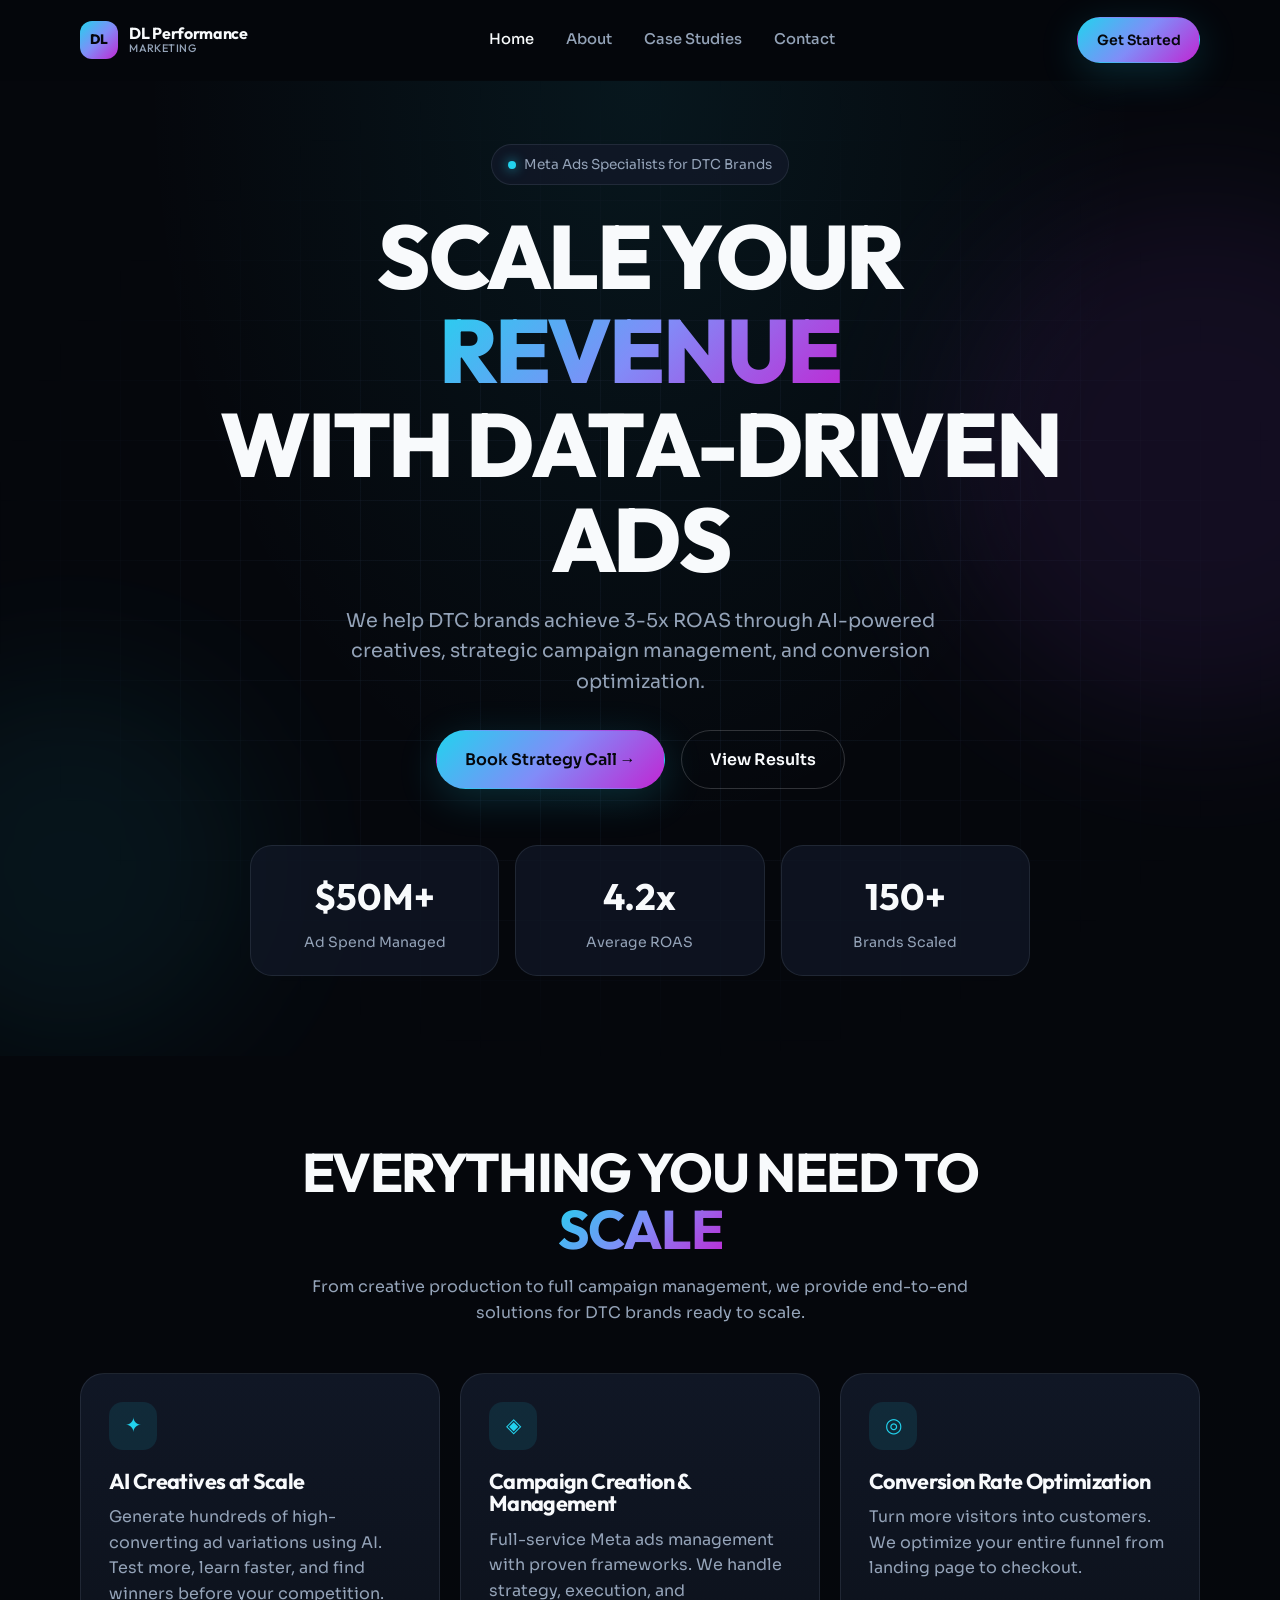
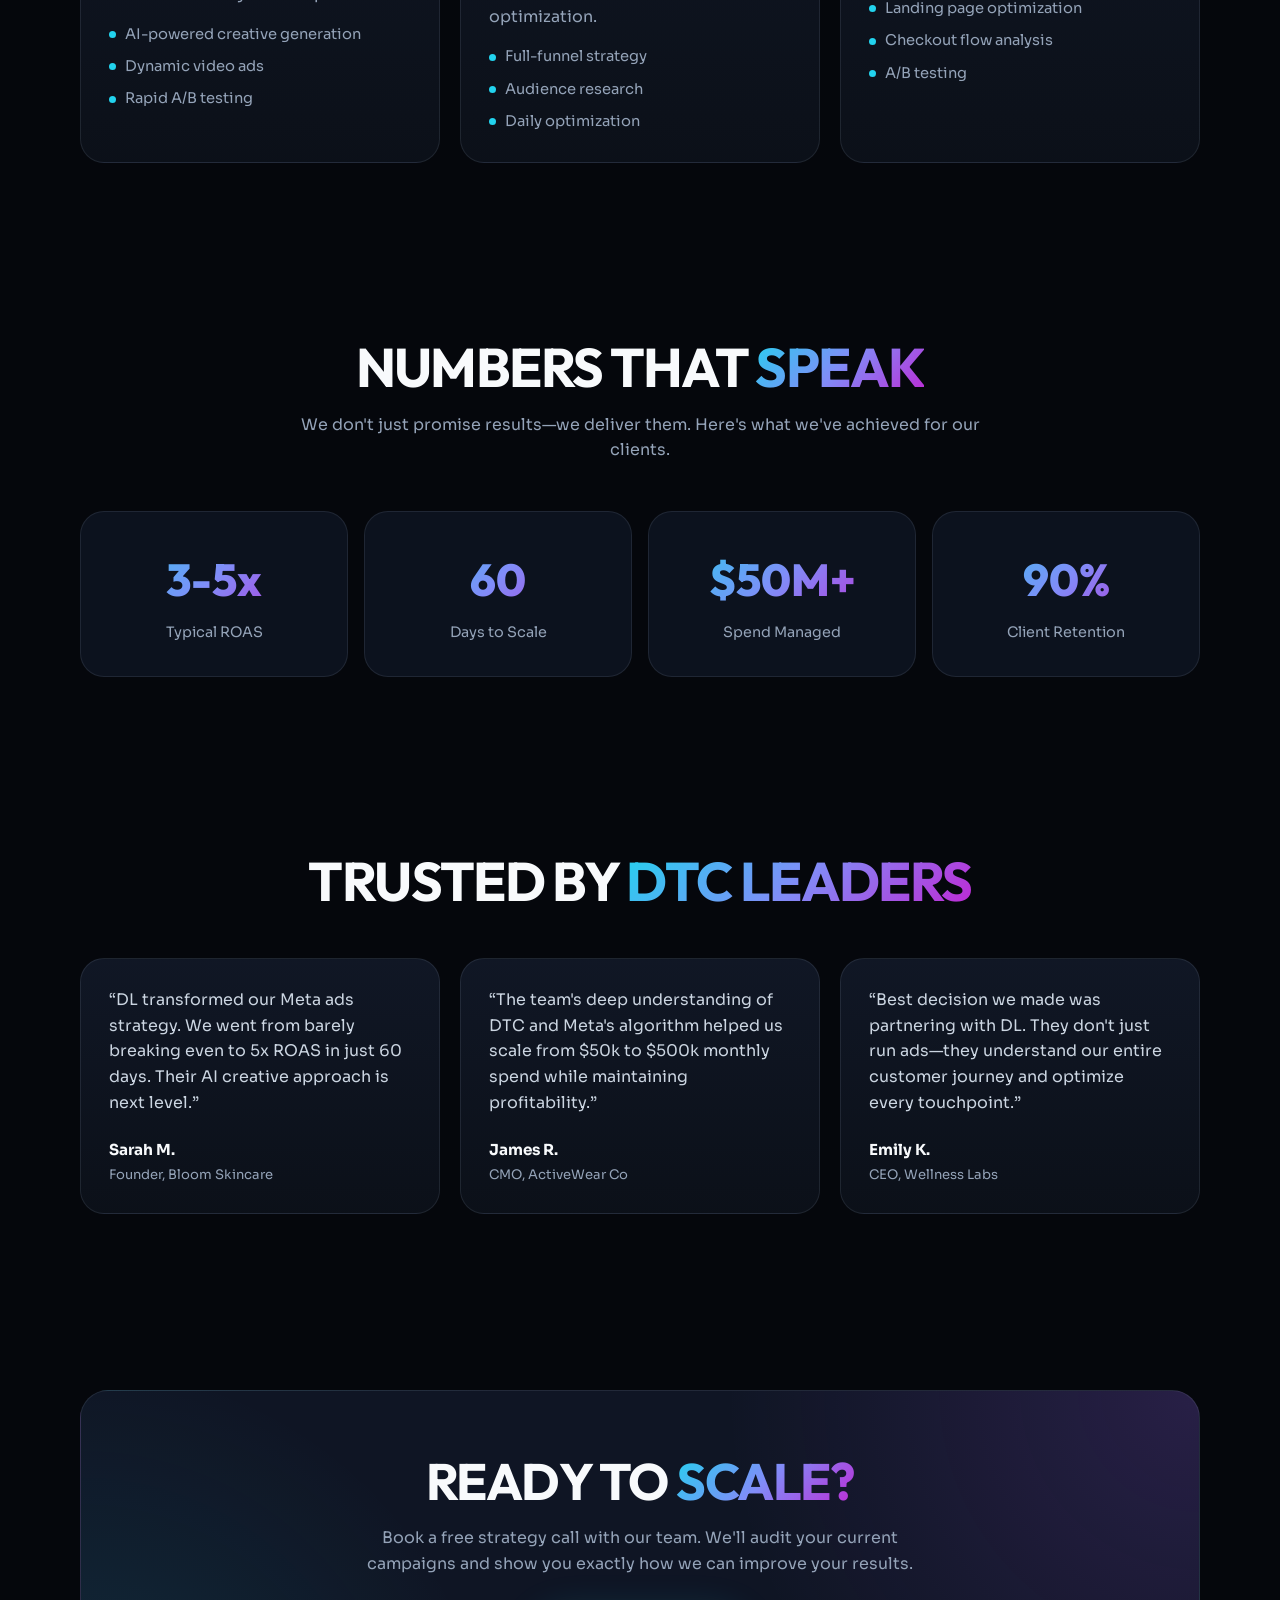
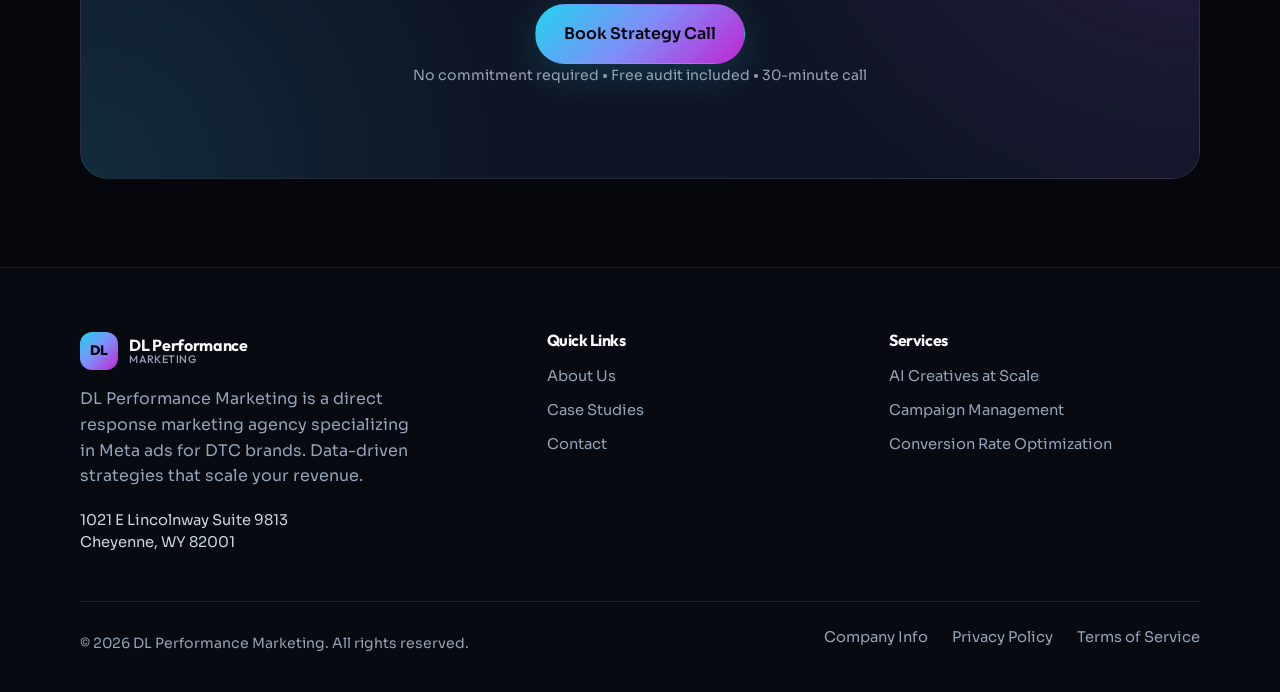
==== index.html @ b7b72baa "Launch DL Performance Marketing LLC marketing site. Static MarketX-style rebrand with Cheyenne addre" ====
<!DOCTYPE html>
<html lang="en">
<head>
  <meta charset="UTF-8" />
  <meta name="viewport" content="width=device-width, initial-scale=1.0" />
  <title>DL Performance Marketing | DTC Meta Ads Agency</title>
  <meta name="description" content="DL Performance Marketing is a direct response marketing agency specializing in Meta ads for DTC brands. AI creatives, campaign management, and CRO to scale your revenue." />
  <link rel="icon" href="/favicon.svg" type="image/svg+xml" />
  <link rel="stylesheet" href="/assets/css/styles.css" />
</head>
<body>
  <header class="site-header">
    <div class="container nav">
      <a class="logo" href="/">
        <span class="logo-mark">DL</span>
        <span class="logo-text">
          <strong>DL Performance</strong>
          <span>Marketing</span>
        </span>
      </a>
      <nav class="nav-links">
        <a class="active" href="/">Home</a>
        <a href="/about.html">About</a>
        <a href="/case-studies.html">Case Studies</a>
        <a href="/contact.html">Contact</a>
      </nav>
      <a class="btn btn-primary btn-sm nav-cta" href="/contact.html">Get Started</a>
      <button class="nav-toggle" aria-label="Open menu"><span></span></button>
    </div>
  </header>

  <main>
    <section class="hero">
      <div class="hero-bg"></div>
      <div class="orb orb-1"></div>
      <div class="orb orb-2"></div>
      <div class="container hero-content">
        <div class="eyebrow"><span class="eyebrow-dot"></span> Meta Ads Specialists for DTC Brands</div>
        <h1>Scale Your <span class="gradient-text">Revenue</span><br />With Data-Driven Ads</h1>
        <p class="lead">We help DTC brands achieve 3-5x ROAS through AI-powered creatives, strategic campaign management, and conversion optimization.</p>
        <div class="hero-actions">
          <a class="btn btn-primary btn-lg" href="/contact.html">Book Strategy Call →</a>
          <a class="btn btn-outline btn-lg" href="/case-studies.html">View Results</a>
        </div>
        <div class="stats">
          <div class="stat-card">
            <div class="value">$50M+</div>
            <div class="label">Ad Spend Managed</div>
          </div>
          <div class="stat-card">
            <div class="value">4.2x</div>
            <div class="label">Average ROAS</div>
          </div>
          <div class="stat-card">
            <div class="value">150+</div>
            <div class="label">Brands Scaled</div>
          </div>
        </div>
      </div>
    </section>

    <section class="section">
      <div class="container">
        <div class="section-header">
          <h2>Everything You Need To <span class="gradient-text">Scale</span></h2>
          <p>From creative production to full campaign management, we provide end-to-end solutions for DTC brands ready to scale.</p>
        </div>
        <div class="cards-3">
          <article class="service-card">
            <div class="icon-badge">✦</div>
            <h3>AI Creatives at Scale</h3>
            <p>Generate hundreds of high-converting ad variations using AI. Test more, learn faster, and find winners before your competition.</p>
            <ul class="feature-list">
              <li>AI-powered creative generation</li>
              <li>Dynamic video ads</li>
              <li>Rapid A/B testing</li>
            </ul>
          </article>
          <article class="service-card">
            <div class="icon-badge">◈</div>
            <h3>Campaign Creation &amp; Management</h3>
            <p>Full-service Meta ads management with proven frameworks. We handle strategy, execution, and optimization.</p>
            <ul class="feature-list">
              <li>Full-funnel strategy</li>
              <li>Audience research</li>
              <li>Daily optimization</li>
            </ul>
          </article>
          <article class="service-card">
            <div class="icon-badge">◎</div>
            <h3>Conversion Rate Optimization</h3>
            <p>Turn more visitors into customers. We optimize your entire funnel from landing page to checkout.</p>
            <ul class="feature-list">
              <li>Landing page optimization</li>
              <li>Checkout flow analysis</li>
              <li>A/B testing</li>
            </ul>
          </article>
        </div>
      </div>
    </section>

    <section class="section">
      <div class="container">
        <div class="section-header">
          <h2>Numbers That <span class="gradient-text">Speak</span></h2>
          <p>We don't just promise results—we deliver them. Here's what we've achieved for our clients.</p>
        </div>
        <div class="metrics-grid">
          <div class="metric-card">
            <div class="value">3-5x</div>
            <div class="label">Typical ROAS</div>
          </div>
          <div class="metric-card">
            <div class="value">60</div>
            <div class="label">Days to Scale</div>
          </div>
          <div class="metric-card">
            <div class="value">$50M+</div>
            <div class="label">Spend Managed</div>
          </div>
          <div class="metric-card">
            <div class="value">90%</div>
            <div class="label">Client Retention</div>
          </div>
        </div>
      </div>
    </section>

    <section class="section">
      <div class="container">
        <div class="section-header">
          <h2>Trusted By <span class="gradient-text">DTC Leaders</span></h2>
        </div>
        <div class="testimonials">
          <article class="testimonial-card">
            <p>“DL transformed our Meta ads strategy. We went from barely breaking even to 5x ROAS in just 60 days. Their AI creative approach is next level.”</p>
            <div class="testimonial-author">
              <strong>Sarah M.</strong>
              <span>Founder, Bloom Skincare</span>
            </div>
          </article>
          <article class="testimonial-card">
            <p>“The team's deep understanding of DTC and Meta's algorithm helped us scale from $50k to $500k monthly spend while maintaining profitability.”</p>
            <div class="testimonial-author">
              <strong>James R.</strong>
              <span>CMO, ActiveWear Co</span>
            </div>
          </article>
          <article class="testimonial-card">
            <p>“Best decision we made was partnering with DL. They don't just run ads—they understand our entire customer journey and optimize every touchpoint.”</p>
            <div class="testimonial-author">
              <strong>Emily K.</strong>
              <span>CEO, Wellness Labs</span>
            </div>
          </article>
        </div>
      </div>
    </section>

    <section class="section cta-band">
      <div class="container">
        <div class="cta-panel">
          <h2>Ready To <span class="gradient-text">Scale?</span></h2>
          <p>Book a free strategy call with our team. We'll audit your current campaigns and show you exactly how we can improve your results.</p>
          <a class="btn btn-primary btn-lg" href="/contact.html">Book Strategy Call</a>
          <p class="cta-note">No commitment required • Free audit included • 30-minute call</p>
        </div>
      </div>
    </section>
  </main>

  <footer class="site-footer">
    <div class="container">
      <div class="footer-grid">
        <div class="footer-brand">
          <a class="logo" href="/">
            <span class="logo-mark">DL</span>
            <span class="logo-text">
              <strong>DL Performance</strong>
              <span>Marketing</span>
            </span>
          </a>
          <p>DL Performance Marketing is a direct response marketing agency specializing in Meta ads for DTC brands. Data-driven strategies that scale your revenue.</p>
          <p class="address">1021 E Lincolnway Suite 9813<br />Cheyenne, WY 82001</p>
        </div>
        <div class="footer-col">
          <h4>Quick Links</h4>
          <a href="/about.html">About Us</a>
          <a href="/case-studies.html">Case Studies</a>
          <a href="/contact.html">Contact</a>
        </div>
        <div class="footer-col">
          <h4>Services</h4>
          <a href="/#services">AI Creatives at Scale</a>
          <a href="/#services">Campaign Management</a>
          <a href="/#services">Conversion Rate Optimization</a>
        </div>
      </div>
      <div class="footer-bottom">
        <p>© <span id="year"></span> DL Performance Marketing. All rights reserved.</p>
        <div class="footer-bottom-links">
          <a href="/legal/company-information.html">Company Info</a>
          <a href="/legal/privacy-policy.html">Privacy Policy</a>
          <a href="/legal/terms-and-conditions.html">Terms of Service</a>
        </div>
      </div>
    </div>
  </footer>

  <script>
    document.getElementById("year").textContent = new Date().getFullYear();
  </script>
  <script src="/assets/js/main.js"></script>
</body>
</html>
---- assets/css/styles.css ----
@import url('https://fonts.googleapis.com/css2?family=Outfit:wght@400;500;600;700;800&family=Sora:wght@400;500;600;700&display=swap');

:root {
  --bg: #05070c;
  --bg-elevated: #0c111a;
  --card: #111827;
  --border: rgba(148, 163, 184, 0.14);
  --text: #f8fafc;
  --muted: #94a3b8;
  --primary: #22d3ee;
  --accent: #a855f7;
  --gradient: linear-gradient(135deg, #22d3ee 0%, #818cf8 50%, #c026d3 100%);
  --radius: 999px;
  --container: 1120px;
  --font-display: 'Outfit', sans-serif;
  --font-body: 'Sora', sans-serif;
}

*,
*::before,
*::after {
  box-sizing: border-box;
  margin: 0;
  padding: 0;
}

html {
  scroll-behavior: smooth;
}

body {
  font-family: var(--font-body);
  background: var(--bg);
  color: var(--text);
  line-height: 1.6;
  min-height: 100vh;
  overflow-x: hidden;
}

img {
  max-width: 100%;
  display: block;
}

a {
  color: inherit;
  text-decoration: none;
}

ul {
  list-style: none;
}

button,
input,
select,
textarea {
  font: inherit;
  color: inherit;
}

.container {
  width: min(100% - 2.5rem, var(--container));
  margin-inline: auto;
}

.gradient-text {
  background: var(--gradient);
  -webkit-background-clip: text;
  background-clip: text;
  color: transparent;
}

.site-header {
  position: fixed;
  inset: 0 0 auto;
  z-index: 100;
  backdrop-filter: blur(16px);
  background: rgba(5, 7, 12, 0.72);
  border-bottom: 1px solid transparent;
  transition: border-color 0.2s ease, background 0.2s ease;
}

.site-header.scrolled {
  border-bottom-color: var(--border);
  background: rgba(5, 7, 12, 0.9);
}

.nav {
  display: flex;
  align-items: center;
  justify-content: space-between;
  min-height: 80px;
  gap: 1.5rem;
}

.logo {
  display: inline-flex;
  align-items: center;
  gap: 0.7rem;
  font-family: var(--font-display);
  font-weight: 700;
  letter-spacing: -0.02em;
}

.logo-mark {
  width: 38px;
  height: 38px;
  border-radius: 12px;
  background: var(--gradient);
  display: grid;
  place-items: center;
  color: #05070c;
  font-weight: 800;
  font-size: 0.85rem;
}

.logo-text {
  display: flex;
  flex-direction: column;
  line-height: 1.1;
}

.logo-text strong {
  font-size: 1rem;
}

.logo-text span {
  font-size: 0.68rem;
  color: var(--muted);
  font-weight: 500;
  letter-spacing: 0.04em;
  text-transform: uppercase;
}

.nav-links {
  display: flex;
  align-items: center;
  gap: 2rem;
}

.nav-links a {
  color: var(--muted);
  font-size: 0.92rem;
  font-weight: 500;
  transition: color 0.2s ease;
}

.nav-links a:hover,
.nav-links a.active {
  color: var(--text);
}

.nav-toggle {
  display: none;
  width: 44px;
  height: 44px;
  border: 1px solid var(--border);
  border-radius: 12px;
  background: transparent;
  cursor: pointer;
  place-items: center;
}

.nav-toggle span {
  display: block;
  width: 18px;
  height: 2px;
  background: var(--text);
  position: relative;
}

.nav-toggle span::before,
.nav-toggle span::after {
  content: '';
  position: absolute;
  inset-inline: 0;
  height: 2px;
  background: var(--text);
}

.nav-toggle span::before {
  top: -6px;
}

.nav-toggle span::after {
  top: 6px;
}

.btn {
  display: inline-flex;
  align-items: center;
  justify-content: center;
  gap: 0.5rem;
  border-radius: var(--radius);
  padding: 0.85rem 1.4rem;
  font-weight: 600;
  font-size: 0.95rem;
  border: 1px solid transparent;
  cursor: pointer;
  transition: transform 0.2s ease, box-shadow 0.2s ease, background 0.2s ease, border-color 0.2s ease;
}

.btn:hover {
  transform: translateY(-1px);
}

.btn-primary {
  background: var(--gradient);
  color: #05070c;
  box-shadow: 0 10px 40px rgba(34, 211, 238, 0.18);
}

.btn-outline {
  background: transparent;
  border-color: rgba(248, 250, 252, 0.18);
  color: var(--text);
}

.btn-outline:hover {
  border-color: rgba(248, 250, 252, 0.4);
  background: rgba(255, 255, 255, 0.03);
}

.btn-lg {
  padding: 1rem 1.75rem;
  font-size: 1rem;
}

.btn-sm {
  padding: 0.7rem 1.15rem;
  font-size: 0.88rem;
}

main {
  padding-top: 80px;
}

.hero {
  position: relative;
  min-height: calc(100vh - 80px);
  display: grid;
  align-items: center;
  overflow: hidden;
  padding: 4rem 0 5rem;
}

.hero-bg,
.page-glow {
  position: absolute;
  inset: 0;
  pointer-events: none;
}

.hero-bg::before,
.page-glow::before {
  content: '';
  position: absolute;
  inset: 0;
  background: radial-gradient(ellipse at top, rgba(34, 211, 238, 0.08), transparent 55%);
}

.hero-bg::after {
  content: '';
  position: absolute;
  inset: 0;
  background:
    linear-gradient(rgba(30, 41, 59, 0.28) 1px, transparent 1px),
    linear-gradient(90deg, rgba(30, 41, 59, 0.28) 1px, transparent 1px);
  background-size: 60px 60px;
  mask-image: radial-gradient(ellipse at center, black 30%, transparent 72%);
}

.orb {
  position: absolute;
  border-radius: 50%;
  filter: blur(70px);
  opacity: 0.55;
}

.orb-1 {
  width: 520px;
  height: 520px;
  background: rgba(168, 85, 247, 0.16);
  top: 12%;
  right: -180px;
}

.orb-2 {
  width: 380px;
  height: 380px;
  background: rgba(34, 211, 238, 0.12);
  bottom: 0;
  left: -120px;
}

.hero-content,
.page-hero-content {
  position: relative;
  z-index: 1;
  text-align: center;
  max-width: 860px;
  margin-inline: auto;
}

.eyebrow {
  display: inline-flex;
  align-items: center;
  gap: 0.55rem;
  padding: 0.55rem 1rem;
  border-radius: var(--radius);
  background: rgba(17, 24, 39, 0.85);
  border: 1px solid var(--border);
  color: var(--muted);
  font-size: 0.85rem;
  margin-bottom: 1.5rem;
}

.eyebrow-dot {
  width: 8px;
  height: 8px;
  border-radius: 50%;
  background: var(--primary);
  box-shadow: 0 0 12px rgba(34, 211, 238, 0.8);
}

h1,
h2,
h3,
h4 {
  font-family: var(--font-display);
  line-height: 1.05;
  letter-spacing: -0.03em;
}

.hero h1,
.page-hero h1 {
  font-size: clamp(2.8rem, 8vw, 5.6rem);
  font-weight: 800;
  text-transform: uppercase;
  margin-bottom: 1.25rem;
}

.lead {
  color: var(--muted);
  font-size: clamp(1rem, 2vw, 1.2rem);
  max-width: 640px;
  margin: 0 auto 2rem;
}

.hero-actions {
  display: flex;
  flex-wrap: wrap;
  justify-content: center;
  gap: 1rem;
  margin-bottom: 3.5rem;
}

.stats {
  display: grid;
  grid-template-columns: repeat(3, minmax(0, 1fr));
  gap: 1rem;
  max-width: 780px;
  margin-inline: auto;
}

.stat-card {
  background: rgba(17, 24, 39, 0.72);
  border: 1px solid var(--border);
  border-radius: 22px;
  padding: 1.35rem 1rem;
}

.stat-card .value {
  font-family: var(--font-display);
  font-size: clamp(1.7rem, 4vw, 2.3rem);
  font-weight: 700;
  margin-bottom: 0.25rem;
}

.stat-card .label {
  color: var(--muted);
  font-size: 0.88rem;
}

.section {
  padding: 5.5rem 0;
  position: relative;
}

.section-header {
  text-align: center;
  max-width: 700px;
  margin: 0 auto 3rem;
}

.section-header h2 {
  font-size: clamp(2rem, 5vw, 3.4rem);
  text-transform: uppercase;
  margin-bottom: 1rem;
}

.section-header p {
  color: var(--muted);
}

.cards-3 {
  display: grid;
  grid-template-columns: repeat(3, minmax(0, 1fr));
  gap: 1.25rem;
}

.service-card,
.testimonial-card,
.case-card,
.info-card,
.value-card {
  background: linear-gradient(180deg, rgba(17, 24, 39, 0.95), rgba(12, 17, 26, 0.95));
  border: 1px solid var(--border);
  border-radius: 24px;
  padding: 1.75rem;
  transition: transform 0.25s ease, border-color 0.25s ease, box-shadow 0.25s ease;
}

.service-card:hover,
.case-card:hover,
.value-card:hover {
  transform: translateY(-4px);
  border-color: rgba(34, 211, 238, 0.35);
  box-shadow: 0 18px 50px rgba(0, 0, 0, 0.35);
}

.icon-badge {
  width: 48px;
  height: 48px;
  border-radius: 14px;
  display: grid;
  place-items: center;
  background: rgba(34, 211, 238, 0.1);
  color: var(--primary);
  margin-bottom: 1.2rem;
  font-size: 1.25rem;
}

.service-card h3,
.value-card h3,
.case-card h3 {
  font-size: 1.35rem;
  margin-bottom: 0.75rem;
}

.service-card p,
.value-card p,
.case-card p,
.testimonial-card p,
.info-card p {
  color: var(--muted);
  margin-bottom: 1rem;
}

.feature-list {
  display: grid;
  gap: 0.55rem;
}

.feature-list li {
  color: var(--muted);
  display: flex;
  align-items: center;
  gap: 0.55rem;
  font-size: 0.92rem;
}

.feature-list li::before {
  content: '';
  width: 7px;
  height: 7px;
  border-radius: 50%;
  background: var(--primary);
  flex-shrink: 0;
}

.metrics-grid {
  display: grid;
  grid-template-columns: repeat(4, minmax(0, 1fr));
  gap: 1rem;
}

.metric-card {
  text-align: center;
  padding: 2rem 1rem;
  border-radius: 24px;
  border: 1px solid var(--border);
  background: rgba(17, 24, 39, 0.7);
}

.metric-card .value {
  font-family: var(--font-display);
  font-size: clamp(2rem, 4vw, 2.8rem);
  font-weight: 800;
  background: var(--gradient);
  -webkit-background-clip: text;
  background-clip: text;
  color: transparent;
  margin-bottom: 0.35rem;
}

.metric-card .label {
  color: var(--muted);
  font-size: 0.9rem;
}

.testimonials {
  display: grid;
  grid-template-columns: repeat(3, minmax(0, 1fr));
  gap: 1.25rem;
}

.testimonial-card quote,
.testimonial-card p:first-child {
  font-size: 1rem;
  color: #cbd5e1;
  margin-bottom: 1.4rem;
}

.testimonial-author {
  display: flex;
  flex-direction: column;
  gap: 0.15rem;
}

.testimonial-author strong {
  font-size: 0.95rem;
}

.testimonial-author span {
  color: var(--muted);
  font-size: 0.82rem;
}

.cta-band {
  position: relative;
  overflow: hidden;
}

.cta-panel {
  position: relative;
  z-index: 1;
  text-align: center;
  padding: 4rem 2rem;
  border-radius: 28px;
  border: 1px solid var(--border);
  background:
    radial-gradient(circle at top right, rgba(168, 85, 247, 0.16), transparent 40%),
    radial-gradient(circle at bottom left, rgba(34, 211, 238, 0.12), transparent 35%),
    rgba(17, 24, 39, 0.9);
}

.cta-panel h2 {
  font-size: clamp(2rem, 5vw, 3.2rem);
  text-transform: uppercase;
  margin-bottom: 1rem;
}

.cta-panel p {
  color: var(--muted);
  max-width: 560px;
  margin: 0 auto 1.75rem;
}

.cta-note {
  margin-top: 1rem;
  color: var(--muted);
  font-size: 0.88rem;
}

.site-footer {
  border-top: 1px solid var(--border);
  padding: 4rem 0 2rem;
  background: #070a10;
}

.footer-grid {
  display: grid;
  grid-template-columns: 1.4fr 1fr 1fr;
  gap: 2rem;
  margin-bottom: 3rem;
}

.footer-brand p {
  color: var(--muted);
  margin-top: 1rem;
  max-width: 340px;
}

.footer-brand .address {
  margin-top: 1.25rem;
  color: #cbd5e1;
  font-size: 0.92rem;
  line-height: 1.5;
}

.footer-col h4 {
  font-size: 1rem;
  margin-bottom: 1rem;
}

.footer-col a,
.footer-bottom a {
  color: var(--muted);
  display: block;
  margin-bottom: 0.65rem;
  font-size: 0.92rem;
  transition: color 0.2s ease;
}

.footer-col a:hover,
.footer-bottom a:hover {
  color: var(--primary);
}

.footer-bottom {
  display: flex;
  justify-content: space-between;
  align-items: center;
  gap: 1rem;
  flex-wrap: wrap;
  padding-top: 1.5rem;
  border-top: 1px solid var(--border);
  color: var(--muted);
  font-size: 0.88rem;
}

.footer-bottom-links {
  display: flex;
  gap: 1.5rem;
  flex-wrap: wrap;
}

.page-hero {
  position: relative;
  padding: 5rem 0 3rem;
  overflow: hidden;
}

.page-hero .lead {
  margin-bottom: 0;
}

.cards-2 {
  display: grid;
  grid-template-columns: repeat(2, minmax(0, 1fr));
  gap: 1.25rem;
}

.cards-4 {
  display: grid;
  grid-template-columns: repeat(4, minmax(0, 1fr));
  gap: 1.25rem;
}

.case-grid {
  display: grid;
  grid-template-columns: repeat(3, minmax(0, 1fr));
  gap: 1.25rem;
}

.case-card .tag {
  display: inline-block;
  color: var(--primary);
  font-size: 0.8rem;
  font-weight: 600;
  letter-spacing: 0.04em;
  text-transform: uppercase;
  margin-bottom: 0.85rem;
}

.case-card .result {
  font-family: var(--font-display);
  font-size: 1.6rem;
  font-weight: 700;
  margin-bottom: 0.75rem;
}

.case-card .link {
  color: var(--primary);
  font-weight: 600;
  font-size: 0.92rem;
}

.contact-layout {
  display: grid;
  grid-template-columns: 0.9fr 1.1fr;
  gap: 1.5rem;
  align-items: start;
}

.contact-details {
  display: grid;
  gap: 1rem;
}

.info-card h3 {
  font-size: 1.1rem;
  margin-bottom: 0.35rem;
}

.info-card .detail {
  color: var(--text);
  font-weight: 600;
  margin-bottom: 0.35rem;
}

.form-card {
  background: rgba(17, 24, 39, 0.9);
  border: 1px solid var(--border);
  border-radius: 24px;
  padding: 1.75rem;
}

.form-grid {
  display: grid;
  grid-template-columns: 1fr 1fr;
  gap: 1rem;
}

.form-field {
  display: grid;
  gap: 0.45rem;
}

.form-field.full {
  grid-column: 1 / -1;
}

.form-field label {
  font-size: 0.88rem;
  color: #cbd5e1;
}

.form-field input,
.form-field select,
.form-field textarea {
  width: 100%;
  background: #0a0f18;
  border: 1px solid var(--border);
  border-radius: 14px;
  padding: 0.9rem 1rem;
  outline: none;
  transition: border-color 0.2s ease;
}

.form-field input:focus,
.form-field select:focus,
.form-field textarea:focus {
  border-color: rgba(34, 211, 238, 0.5);
}

.form-field textarea {
  min-height: 140px;
  resize: vertical;
}

.form-status {
  display: none;
  margin-top: 1rem;
  padding: 0.9rem 1rem;
  border-radius: 14px;
  background: rgba(34, 211, 238, 0.1);
  border: 1px solid rgba(34, 211, 238, 0.3);
  color: var(--primary);
  font-size: 0.92rem;
}

.form-status.show {
  display: block;
}

.faq-list {
  display: grid;
  gap: 1rem;
  max-width: 820px;
  margin-inline: auto;
}

.faq-item {
  border: 1px solid var(--border);
  border-radius: 18px;
  padding: 1.25rem 1.4rem;
  background: rgba(17, 24, 39, 0.7);
}

.faq-item h3 {
  font-size: 1.05rem;
  margin-bottom: 0.5rem;
}

.faq-item p {
  color: var(--muted);
}

.legal-card {
  background: rgba(17, 24, 39, 0.9);
  border: 1px solid var(--border);
  border-radius: 24px;
  padding: 2rem;
  max-width: 860px;
  margin-inline: auto;
}

.legal-card p,
.legal-card li {
  color: var(--muted);
  margin-bottom: 1rem;
}

.legal-card h2 {
  font-size: 1.5rem;
  margin: 2rem 0 0.85rem;
}

.legal-card h3 {
  font-size: 1.15rem;
  margin: 1.4rem 0 0.65rem;
}

.legal-card ul {
  padding-left: 1.2rem;
  margin-bottom: 1rem;
}

.legal-card li {
  list-style: disc;
}

.legal-meta {
  color: var(--muted);
  margin-bottom: 1.5rem;
}

.team-grid {
  display: grid;
  grid-template-columns: repeat(2, minmax(0, 1fr));
  gap: 1.25rem;
}

.team-card {
  border: 1px solid var(--border);
  border-radius: 24px;
  padding: 1.75rem;
  background: rgba(17, 24, 39, 0.8);
}

.team-card h3 {
  font-size: 1.3rem;
  margin-bottom: 0.25rem;
}

.team-card .role {
  color: var(--primary);
  font-size: 0.88rem;
  font-weight: 600;
  margin-bottom: 0.85rem;
}

.team-card p {
  color: var(--muted);
}

.story-block {
  max-width: 760px;
  margin: 0 auto 3rem;
  display: grid;
  gap: 1rem;
}

.story-block p {
  color: var(--muted);
  font-size: 1.05rem;
}

@media (max-width: 960px) {
  .cards-3,
  .testimonials,
  .case-grid,
  .metrics-grid,
  .cards-4,
  .footer-grid,
  .contact-layout {
    grid-template-columns: 1fr 1fr;
  }

  .metrics-grid {
    grid-template-columns: 1fr 1fr;
  }

  .footer-grid {
    grid-template-columns: 1fr 1fr;
  }

  .footer-brand {
    grid-column: 1 / -1;
  }
}

@media (max-width: 780px) {
  .nav-links,
  .nav-cta {
    display: none;
  }

  .nav-links.open {
    display: flex;
    position: absolute;
    top: 80px;
    left: 0;
    right: 0;
    flex-direction: column;
    gap: 0;
    background: rgba(5, 7, 12, 0.97);
    border-bottom: 1px solid var(--border);
    padding: 1rem 1.25rem 1.5rem;
  }

  .nav-links.open a {
    padding: 0.9rem 0;
    border-bottom: 1px solid var(--border);
  }

  .nav-toggle {
    display: grid;
  }

  .stats,
  .cards-3,
  .testimonials,
  .case-grid,
  .cards-2,
  .cards-4,
  .team-grid,
  .contact-layout,
  .footer-grid,
  .form-grid,
  .metrics-grid {
    grid-template-columns: 1fr;
  }

  .hero {
    min-height: auto;
    padding-top: 3rem;
  }

  .footer-bottom {
    flex-direction: column;
    align-items: flex-start;
  }
}
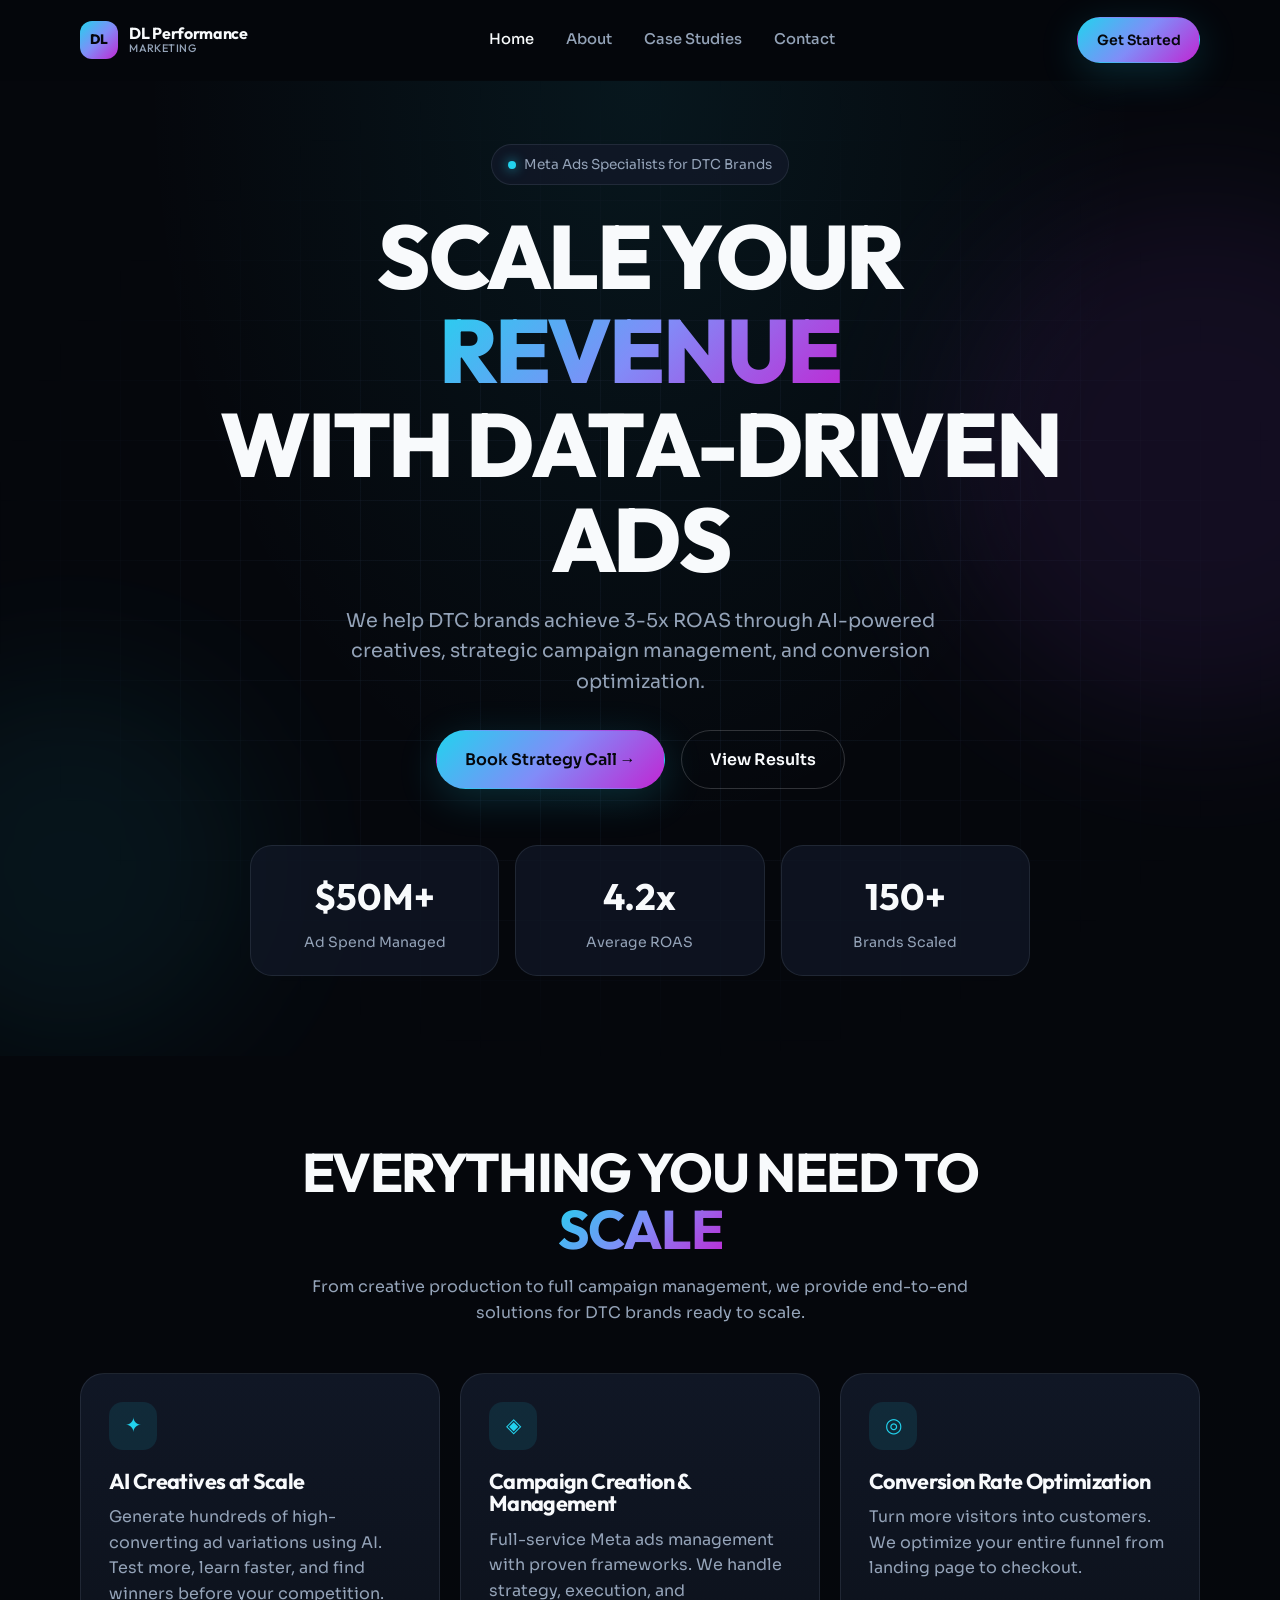
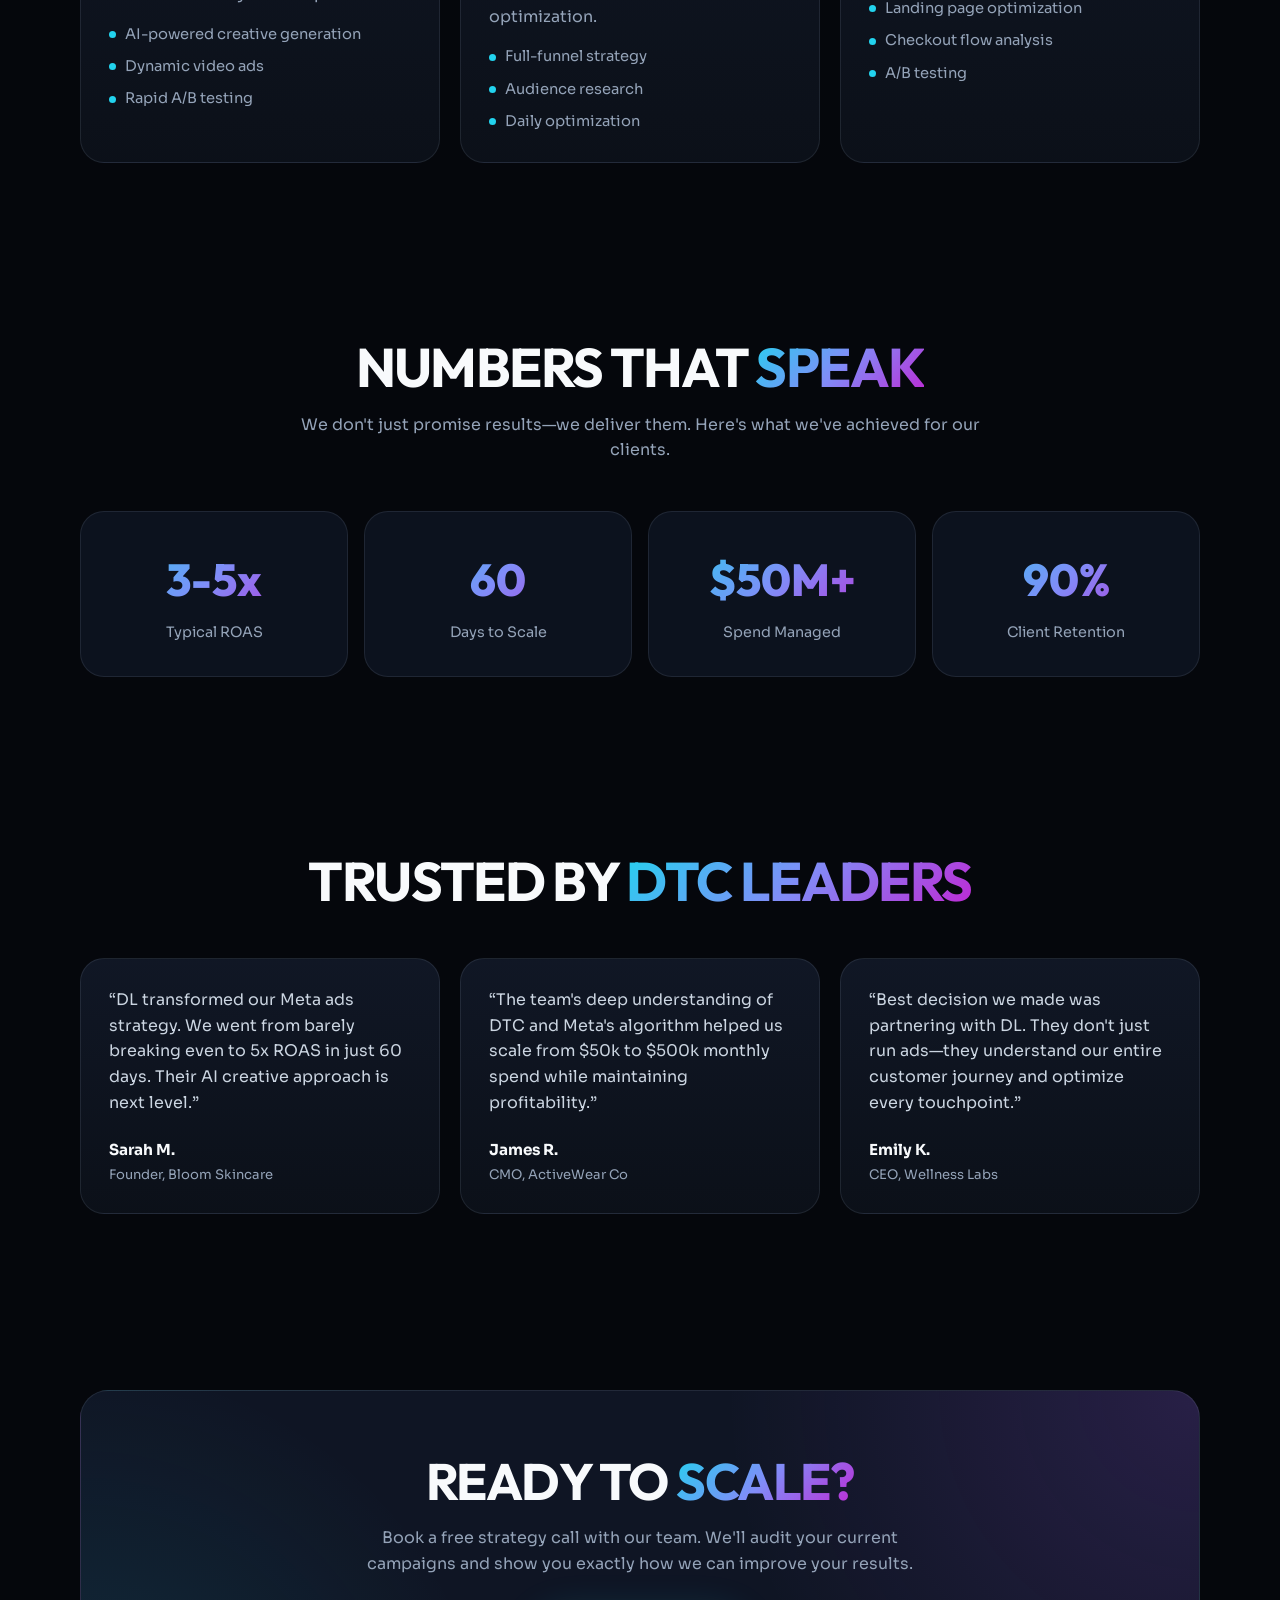
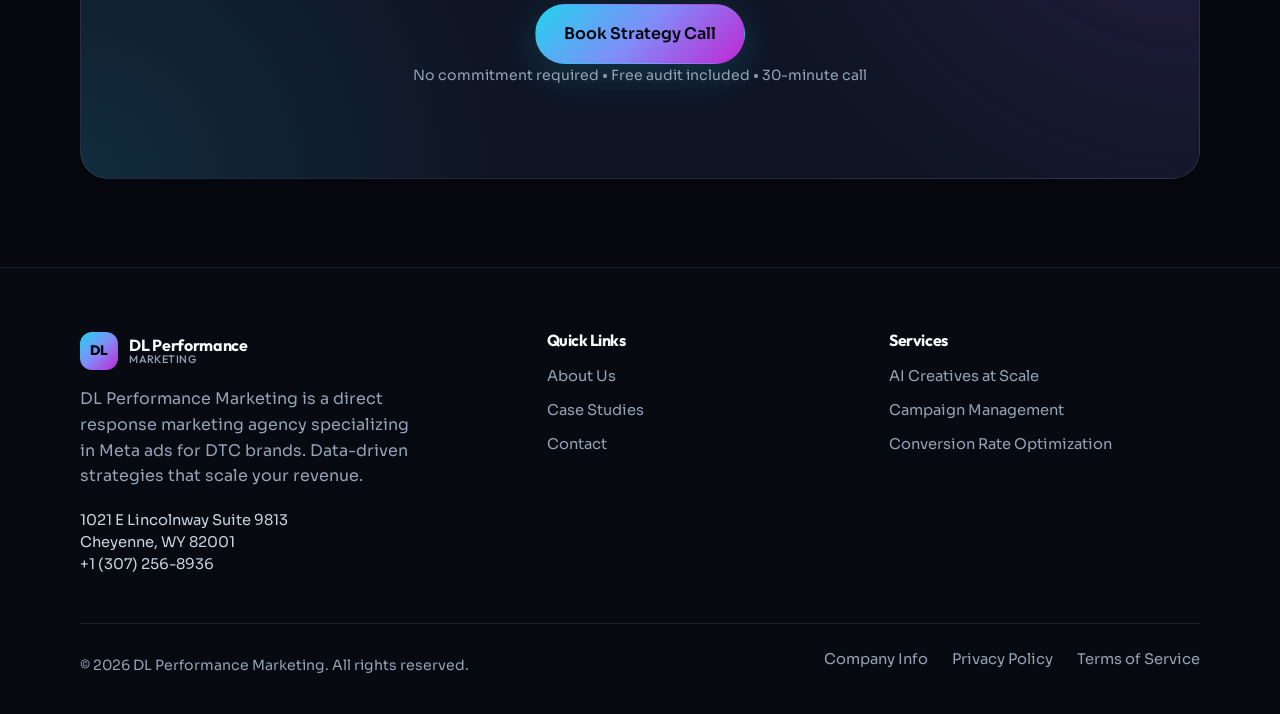
==== commit b8c8f2ff: "Add the Cheyenne office phone number next to the address. Co-authored-by: Cursor <cursoragent@cursor" ====
--- a/index.html
+++ b/index.html
@@ -182,7 +182,7 @@
             </span>
           </a>
           <p>DL Performance Marketing is a direct response marketing agency specializing in Meta ads for DTC brands. Data-driven strategies that scale your revenue.</p>
-          <p class="address">1021 E Lincolnway Suite 9813<br />Cheyenne, WY 82001</p>
+          <p class="address">1021 E Lincolnway Suite 9813<br />Cheyenne, WY 82001<br /><a href="tel:+13072568936">+1 (307) 256-8936</a></p>
         </div>
         <div class="footer-col">
           <h4>Quick Links</h4>
--- a/assets/css/styles.css
+++ b/assets/css/styles.css
@@ -600,6 +600,19 @@
   line-height: 1.5;
 }
 
+.address a,
+.info-card .detail a,
+.legal-card a {
+  color: inherit;
+  display: inline;
+}
+
+.address a:hover,
+.info-card .detail a:hover,
+.legal-card a:hover {
+  color: var(--primary);
+}
+
 .footer-col h4 {
   font-size: 1rem;
   margin-bottom: 1rem;
